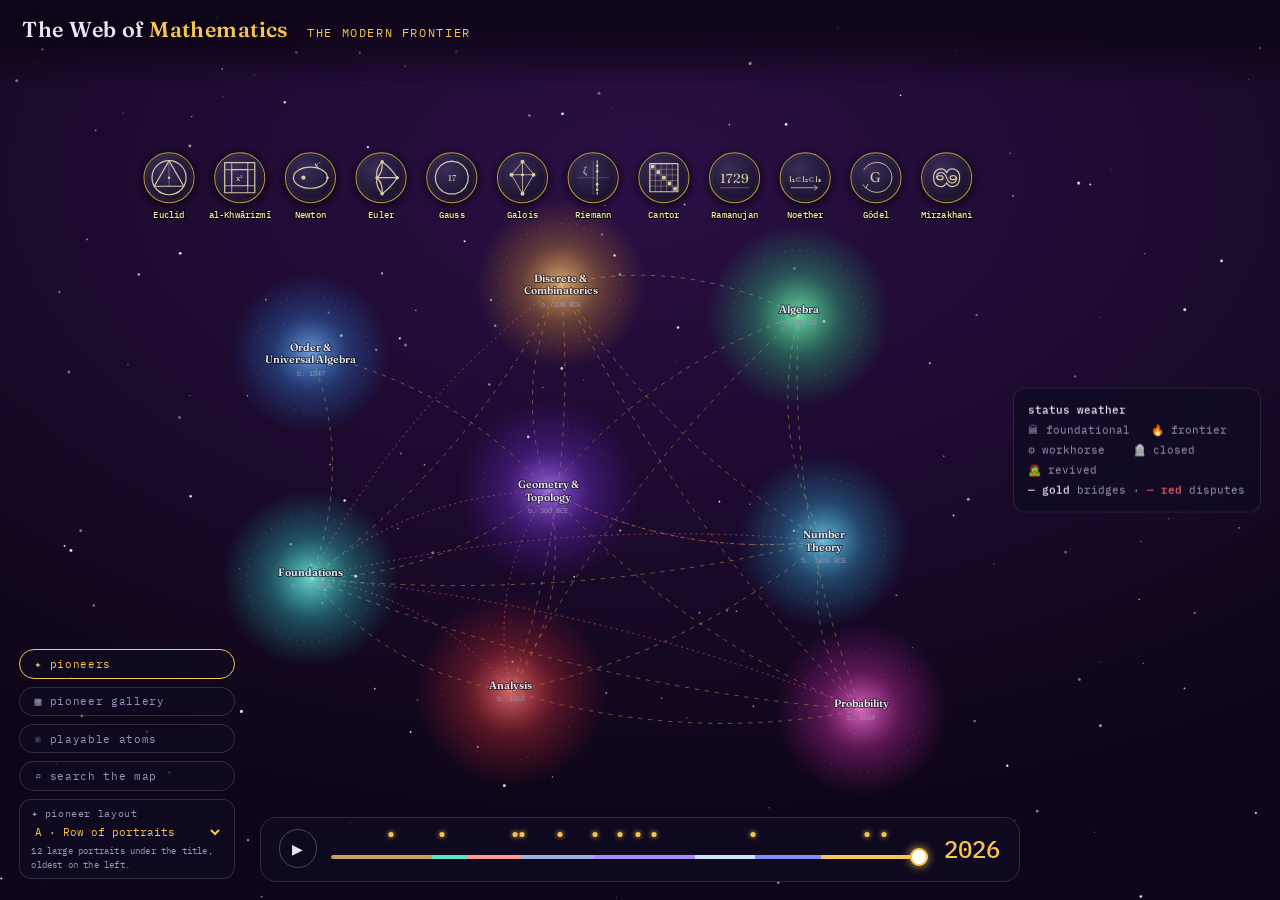
==== index.html @ c2fdff56 "Mathematics in the world: nine playable atoms - Pythagorean comma and equal temperament: spiral of f" ====
<!DOCTYPE html>
<html lang="en">
<head>
<meta charset="UTF-8">
<meta name="viewport" content="width=device-width, initial-scale=1.0">
<title>The Web of Mathematics — Babylon to the Frontier</title>
<meta name="description" content="An interactive deep-space map of mathematics: 8 domains, their fields and topics, the bridges between them, the people who built them, and playable atoms — from Babylonian tablets to the proofs of today.">
<link rel="preconnect" href="https://fonts.googleapis.com">
<link rel="preconnect" href="https://fonts.gstatic.com" crossorigin>
<link href="https://fonts.googleapis.com/css2?family=Fraunces:opsz,wght@9..144,400;9..144,600&family=Spectral:ital,wght@0,400;0,600;1,400&family=IBM+Plex+Mono:wght@400;500&display=swap" rel="stylesheet">
<link rel="stylesheet" href="style.css">
</head>
<body>

<canvas id="stars"></canvas>
<div id="frost"></div>

<header>
  <h1>The Web of <em>Mathematics</em></h1>
  <span id="era-label"></span>
  <button id="back-btn">← back to the cosmos</button>
</header>

<div id="legend">
  <b>status weather</b><br>
  🏛 foundational &nbsp; 🔥 frontier<br>
  ⚙️ workhorse &nbsp;&nbsp; 🪦 closed<br>
  🧟 revived<br>
  <b>— gold</b> bridges · <b style="color:#ff5d6c">— red</b> disputes
</div>

<div id="sky">
  <svg id="map" viewBox="0 0 1600 1000" preserveAspectRatio="xMidYMid meet"
       aria-label="Interactive map of mathematics"></svg>
</div>

<aside id="panel" aria-live="polite">
  <button id="panel-close" aria-label="Close panel">✕</button>
  <div id="panel-body"></div>
</aside>

<div id="toggles">
  <button id="toggle-people">✦ pioneers</button>
  <button id="toggle-atoms">⚛ playable atoms</button>
  <button id="toggle-search">⌕ search the map</button>
</div>

<div id="atoms" hidden>
  <div id="atoms-box">
    <button id="atoms-close" aria-label="Close atoms">✕</button>
    <nav class="atom-tabs"></nav>
    <div id="atoms-box-footer">
      <button id="atoms-close-text">✕ Close</button>
    </div>
  </div>
</div>

<div id="timebar">
  <button id="play-btn" aria-label="Play through history">▶</button>
  <div class="slider-wrap">
    <div class="tl-stars"></div>
    <input type="range" id="year-slider" min="0" max="1000" value="1000" step="1"
           aria-label="Time scrubber, 1800 BCE to 2026">
  </div>
  <div id="year-readout">2026</div>
</div>

<script src="data.js"></script>
<script src="topics-data.js"></script>
<script src="pioneers-data.js"></script>
<script src="portraits/credits.js"></script>
<script src="app.js"></script>
<script src="crack.js"></script>
<script src="emblems.js"></script>
<script src="pioneers.js"></script>
<script src="atoms.js"></script>
<script src="atoms-foundations.js"></script>
<script src="atoms-algebra.js"></script>
<script src="atoms-analysis.js"></script>
<script src="atoms-number.js"></script>
<script src="atoms-discrete.js"></script>
<script src="atoms-probability.js"></script>
<script src="knot-engine.js"></script>
<script src="atoms-knots.js"></script>
<script src="atoms-puzzles.js"></script>
<script src="atoms-geometry.js"></script>
<script src="atoms-calculus.js"></script>
<script src="atoms-topology.js"></script>
<script src="atoms-chance.js"></script>
<script src="atoms-numplay.js"></script>
<script src="atoms-games.js"></script>
<script src="atoms-world.js"></script>
<script src="guide-kit.js"></script>
<script src="guides/foundations.js"></script>
<script src="guides/algebra.js"></script>
<script src="guides/analysis.js"></script>
<script src="guides/geometry.js"></script>
<script src="guides/number.js"></script>
<script src="guides/discrete.js"></script>
<script src="guides/probability.js"></script>
<script src="guides/order.js"></script>
<script src="extras.js"></script>
<script src="search.js"></script>
</body>
</html>
---- style.css ----
/* THE WEB OF MATHEMATICS — era-tinted cosmos (same sky as the Web of Computation) */

:root {
  --sky1: #0e0618;
  --sky2: #2a0f45;
  --tint: #f5c451;
  --gold: #f5c451;
  --ink: #e8e4f4;
  --dim: #9a93b8;
  --glass: rgba(16, 12, 34, 0.72);
  --edge: rgba(245, 196, 81, 0.55);
}

* { margin: 0; padding: 0; box-sizing: border-box; }

html, body { height: 100%; overflow: hidden; }

body {
  font-family: "Spectral", Georgia, serif;
  background: radial-gradient(120% 100% at 50% 20%, var(--sky2), var(--sky1) 70%);
  color: var(--ink);
  transition: background 1.2s ease;
}

#stars { position: fixed; inset: 0; z-index: 0; pointer-events: none; }

#frost {
  position: fixed; inset: 0; z-index: 1; pointer-events: none;
  opacity: 0; transition: opacity 1.4s ease;
  background:
    radial-gradient(120% 90% at 50% 110%, rgba(207,227,255,0.16), transparent 55%),
    radial-gradient(90% 60% at -5% -5%, rgba(207,227,255,0.22), transparent 45%),
    radial-gradient(90% 60% at 105% -5%, rgba(207,227,255,0.22), transparent 45%);
  backdrop-filter: saturate(0.55) brightness(0.92);
  -webkit-backdrop-filter: saturate(0.55) brightness(0.92);
}
body.winter #frost { opacity: 1; }

/* ---------- header ---------- */
header {
  position: fixed; top: 0; left: 0; right: 0; z-index: 20;
  display: flex; align-items: baseline; gap: 1.2rem;
  padding: 1rem 1.4rem;
  pointer-events: none;
}
header::before {
  /* a soft band so the title stays readable over the sky */
  content: ""; position: absolute; inset: 0 0 -1.6rem 0; z-index: -1; pointer-events: none;
  background: linear-gradient(180deg, var(--sky1) 0%, rgba(14,6,24,.75) 55%, rgba(14,6,24,0) 100%);
}
header h1 {
  font-family: "Fraunces", Georgia, serif;
  font-weight: 600; font-size: 1.35rem; letter-spacing: 0.02em;
  color: var(--ink);
  text-shadow: 0 1px 8px rgba(0,0,0,.8);
}
header h1 em { color: var(--tint); font-style: normal; transition: color 1.2s ease; }
#era-label {
  font-family: "IBM Plex Mono", monospace; font-size: 0.72rem;
  color: var(--tint); letter-spacing: 0.14em; text-transform: uppercase;
  transition: color 1.2s ease;
}
#back-btn {
  pointer-events: auto;
  display: none; margin-left: auto;
  font-family: "IBM Plex Mono", monospace; font-size: 0.75rem;
  color: var(--ink); background: var(--glass); border: 1px solid rgba(255,255,255,0.16);
  border-radius: 999px; padding: 0.45rem 1rem; cursor: pointer;
}
#back-btn:hover, #back-btn:focus-visible { border-color: var(--gold); color: var(--gold); }
body.zoomed #back-btn { display: block; }
/* keep the back button clear of the open side panel */
body:has(#panel.open) #back-btn { margin-right: calc(min(420px, 92vw) - 0.4rem); }
@media (max-width: 700px) { body:has(#panel.open) #back-btn { display: none; } }

/* ---------- the sky (SVG) ---------- */
#sky { position: fixed; inset: 0; z-index: 2; }
#sky svg { width: 100%; height: 100%; }

.bridge {
  fill: none; stroke: var(--edge); stroke-width: 1.4;
  stroke-dasharray: 7 9; animation: flow 2.6s linear infinite;
  opacity: 0.85; cursor: pointer;
}
.bridge.unborn { opacity: 0.06; animation: none; }
.controversy {
  fill: none; stroke: #ff5d6c; stroke-width: 1.3;
  stroke-dasharray: 3 6; opacity: 0.75; cursor: pointer;
  animation: flow 1.2s linear infinite;
}
.controversy.unborn { opacity: 0.05; animation: none; }
@keyframes flow { to { stroke-dashoffset: -32; } }

.bridge-hit { stroke: transparent; stroke-width: 14; fill: none; cursor: pointer; }

.shell { fill: none; stroke: #d98bff; stroke-width: 1; opacity: 0.35; }
.shell-label {
  font-family: "IBM Plex Mono", monospace; font-size: 11px;
  fill: #d98bff; opacity: 0.6; letter-spacing: 0.18em;
}

/* domain nebulae */
.domain { cursor: pointer; }
.domain .neb { transition: opacity 0.9s ease; }
.domain .ring {
  fill: none; stroke-width: 0.8; opacity: 0.5;
  transform-origin: center; transform-box: fill-box;
  animation: spin 60s linear infinite;
}
.domain text {
  font-family: "Fraunces", Georgia, serif; font-size: 17px; font-weight: 600;
  fill: var(--ink); text-anchor: middle; paint-order: stroke;
  stroke: rgba(0,0,0,0.55); stroke-width: 3px;
}
.domain .yr {
  font-family: "IBM Plex Mono", monospace; font-size: 10.5px; font-weight: 400;
  fill: var(--dim); stroke: none;
}
.domain.unborn { opacity: 0.13; }
.domain.unborn .ring { animation: none; }
.domain.linked .neb { filter: brightness(1.9); }
@keyframes spin { to { transform: rotate(360deg); } }

/* field orbs */
.field { cursor: pointer; opacity: 0; pointer-events: none; transition: opacity 0.5s ease; }
body.zoomed .field.active { opacity: 1; pointer-events: auto; }
.field circle.core { stroke-width: 1.4; }
.field text {
  font-family: "IBM Plex Mono", monospace; font-size: 10.5px;
  fill: var(--ink); text-anchor: middle;
  paint-order: stroke; stroke: rgba(0,0,0,0.6); stroke-width: 2.5px;
}
.field.unborn { opacity: 0.12 !important; pointer-events: none !important; }

/* status weather */
.s-found circle.core { fill: #dfe9ff; stroke: #ffffff; filter: drop-shadow(0 0 7px rgba(200,220,255,0.9)); }
.s-work  circle.core { fill: #3fd0c9; stroke: #8ef2ec; filter: drop-shadow(0 0 5px rgba(63,208,201,0.7)); }
.s-fire  circle.core { fill: #ff7847; stroke: #ffc09a; animation: ember 1.6s ease-in-out infinite; }
.s-obs   circle.core { fill: #3a3a4a; stroke: #6b6b80; stroke-dasharray: 3 3; }
.s-rev   circle.core { fill: #57e08a; stroke: #b6ffd2; animation: zombie 2.4s ease-in-out infinite; }
@keyframes ember {
  0%,100% { filter: drop-shadow(0 0 5px rgba(255,120,71,0.9)); }
  50%     { filter: drop-shadow(0 0 13px rgba(255,160,90,1)); }
}
@keyframes zombie {
  0%,100% { filter: drop-shadow(0 0 3px rgba(87,224,138,0.5)); }
  50%     { filter: drop-shadow(0 0 11px rgba(87,224,138,1)); }
}

/* pioneer stars */
.pioneer { cursor: pointer; opacity: 0; pointer-events: none; transition: opacity 0.5s; }
body.people .pioneer { opacity: 1; pointer-events: auto; }
.pioneer.unborn { opacity: 0.1 !important; pointer-events: none !important; }
/* portrait styles live in pioneers.js */

/* ---------- glass panel ---------- */
#panel {
  position: fixed; top: 0; right: 0; bottom: 0; z-index: 30;
  width: min(420px, 92vw);
  background: var(--glass);
  backdrop-filter: blur(18px) saturate(1.3);
  -webkit-backdrop-filter: blur(18px) saturate(1.3);
  border-left: 1px solid rgba(255,255,255,0.12);
  transform: translateX(105%); transition: transform 0.45s cubic-bezier(.2,.9,.25,1);
  padding: 4.4rem 1.6rem 7rem; overflow-y: auto;
}
#panel.open { transform: translateX(0); }
#panel h2 { font-family: "Fraunces", Georgia, serif; font-size: 1.5rem; font-weight: 600; margin-bottom: 0.2rem; }
#panel .meta {
  font-family: "IBM Plex Mono", monospace; font-size: 0.72rem; color: var(--gold);
  letter-spacing: 0.1em; margin-bottom: 1rem;
}
#panel p.blurb { font-size: 0.95rem; line-height: 1.6; color: var(--ink); margin-bottom: 1.4rem; }
#panel .fate { border-left: 2px solid var(--gold); padding-left: 0.8rem; color: var(--dim); font-style: italic; font-size: 0.9rem; line-height: 1.55; }
.topic { padding: 0.75rem 0; border-top: 1px solid rgba(255,255,255,0.09); }
.topic h3 { font-size: 1rem; font-weight: 600; font-family: "Spectral", serif; }
.topic .tmeta { font-family: "IBM Plex Mono", monospace; font-size: 0.68rem; color: var(--dim); margin: 0.15rem 0 0.3rem; }
.topic p { font-size: 0.86rem; line-height: 1.5; color: var(--dim); }
.topic.unborn { opacity: 0.25; }
#panel-close {
  position: absolute; top: 1rem; right: 1rem;
  background: none; border: 1px solid rgba(255,255,255,0.2); color: var(--ink);
  width: 2rem; height: 2rem; border-radius: 50%; cursor: pointer; font-size: 1rem;
}
#panel-close:hover, #panel-close:focus-visible { border-color: var(--gold); color: var(--gold); }

/* ---------- the scrubber (signature element) ---------- */
#timebar {
  position: fixed; left: 50%; bottom: 1.1rem; transform: translateX(-50%);
  z-index: 25; width: min(760px, 94vw);
  background: var(--glass);
  backdrop-filter: blur(14px);
  -webkit-backdrop-filter: blur(14px);
  border: 1px solid rgba(255,255,255,0.13);
  border-radius: 16px; padding: 0.7rem 1.1rem 0.85rem;
  display: grid; grid-template-columns: auto 1fr auto; gap: 0.9rem; align-items: center;
}
#year-readout {
  font-family: "IBM Plex Mono", monospace; font-size: 1.5rem; font-weight: 500;
  color: var(--tint); min-width: 4.2ch; text-align: center; white-space: nowrap; transition: color 1.2s ease;
}
#play-btn {
  background: none; border: 1px solid rgba(255,255,255,0.25); color: var(--ink);
  width: 2.4rem; height: 2.4rem; border-radius: 50%; cursor: pointer; font-size: 0.9rem;
}
#play-btn:hover, #play-btn:focus-visible { border-color: var(--gold); color: var(--gold); }
.slider-wrap { position: relative; padding-top: 10px; }
#year-slider { width: 100%; appearance: none; -webkit-appearance: none; height: 4px; border-radius: 2px;
  background: linear-gradient(90deg,#c9a15a 0 10%,#5dff9e 10% 18%,#9fb4d8 18% 44%,#cfe3ff 44% 48%,#a78bfa 48% 52%,#cfe3ff 52% 56%,#818cf8 56% 76%,#f5c451 76% 100%);
  outline: none; cursor: pointer;
}
#year-slider::-webkit-slider-thumb {
  appearance: none; width: 18px; height: 18px; border-radius: 50%;
  background: #fff; border: 2px solid var(--gold);
  box-shadow: 0 0 10px rgba(245,196,81,0.9); cursor: grab;
}
#year-slider::-moz-range-thumb {
  width: 18px; height: 18px; border-radius: 50%;
  background: #fff; border: 2px solid var(--gold);
  box-shadow: 0 0 10px rgba(245,196,81,0.9); cursor: grab;
}
.tl-stars { position: absolute; top: 0; left: 0; right: 0; height: 8px; pointer-events: none; }
.tl-stars span {
  position: absolute; top: 0; width: 5px; height: 5px; border-radius: 50%;
  background: var(--gold); box-shadow: 0 0 5px var(--gold); transform: translateX(-50%);
}

/* ---------- toggles ---------- */
#toggles { position: fixed; left: 1.2rem; bottom: 1.3rem; z-index: 25; display: flex; flex-direction: column; gap: 0.5rem; }
#toggles button {
  font-family: "IBM Plex Mono", monospace; font-size: 0.7rem; letter-spacing: 0.06em;
  color: var(--dim); background: var(--glass); border: 1px solid rgba(255,255,255,0.14);
  border-radius: 999px; padding: 0.42rem 0.9rem; cursor: pointer; text-align: left;
}
#toggles button.on { color: var(--gold); border-color: var(--gold); }
#toggles button:focus-visible { outline: 2px solid var(--gold); }

/* legend */
#legend {
  position: fixed; right: 1.2rem; top: 50%; transform: translateY(-50%); z-index: 15;
  transition: opacity .35s ease, transform .35s ease;
  font-family: "IBM Plex Mono", monospace; font-size: 0.66rem; color: var(--dim);
  background: var(--glass); border: 1px solid rgba(255,255,255,0.1);
  border-radius: 12px; padding: 0.7rem 0.9rem; line-height: 1.9;
  backdrop-filter: blur(10px); -webkit-backdrop-filter: blur(10px);
}
#legend b { color: var(--ink); font-weight: 500; }

@media (max-width: 700px) {
  #legend { display: none; }
  header h1 { font-size: 1rem; }
  #era-label { display: none; }
  #panel { width: 100vw; }
}

@media (prefers-reduced-motion: reduce) {
  .bridge, .controversy, .domain .ring, .s-fire circle.core, .s-rev circle.core { animation: none !important; }
  #panel { transition: none; }
}

/* ---------- Part 3: playable atoms ---------- */
#atoms {
  position: fixed; inset: 0; z-index: 40;
  background: rgba(4,4,12,0.66); backdrop-filter: blur(6px);
  -webkit-backdrop-filter: blur(6px);
  display: flex; align-items: center; justify-content: center;
}
#atoms[hidden] { display: none; }
#atoms-box {
  position: relative; width: min(680px, 94vw); max-height: 90vh; overflow-y: auto;
  background: var(--glass); border: 1px solid rgba(255,255,255,0.15);
  border-radius: 18px; padding: 1.2rem 1.4rem 1.4rem;
  backdrop-filter: blur(20px) saturate(1.3); -webkit-backdrop-filter: blur(20px) saturate(1.3);
}
#atoms-close {
  position: absolute; top: 0.6rem; right: 0.6rem;
  background: rgba(255,255,255,0.08); border: 1px solid rgba(255,255,255,0.3); color: var(--ink);
  width: 2.75rem; height: 2.75rem; min-width: 44px; min-height: 44px;
  border-radius: 50%; cursor: pointer; font-size: 1.1rem; z-index: 5;
}
#atoms-close:hover, #atoms-close:focus-visible { border-color: var(--gold); color: var(--gold); background: rgba(245,196,81,0.15); }
#atoms-box-footer {
  display: flex; justify-content: center; margin-top: 1.2rem; padding-top: 1rem;
  border-top: 1px solid rgba(255,255,255,0.1);
}
#atoms-close-text {
  font-family: "IBM Plex Mono", monospace; font-size: 0.85rem;
  color: var(--ink); background: rgba(255,255,255,0.08); border: 1px solid rgba(255,255,255,0.3);
  border-radius: 999px; padding: 0.6rem 2rem; cursor: pointer;
}
#atoms-close-text:hover, #atoms-close-text:focus-visible { border-color: var(--gold); color: var(--gold); }
.atom-tabs { display: flex; flex-wrap: wrap; gap: 0.4rem; margin: 0 2.2rem 1rem 0; }
.atom-tab {
  font-family: "IBM Plex Mono", monospace; font-size: 0.68rem;
  color: var(--dim); background: none; border: 1px solid rgba(255,255,255,0.16);
  border-radius: 999px; padding: 0.35rem 0.75rem; cursor: pointer;
}
.atom-tab.on { color: var(--gold); border-color: var(--gold); }
.atom-pane h3 { font-family: "Fraunces", serif; font-size: 1.1rem; margin-bottom: 0.3rem; }
.ahint { font-size: 0.85rem; color: var(--dim); margin-bottom: 0.9rem; line-height: 1.5; }
.astatus { font-size: 0.85rem; line-height: 1.55; margin: 0.6rem 0; color: var(--ink); }
.astatus.mono { font-family: "IBM Plex Mono", monospace; font-size: 0.72rem; color: var(--dim); word-break: break-all; }
.abar { display: flex; align-items: center; gap: 0.6rem; flex-wrap: wrap; margin-top: 0.6rem; }
.abtn, .key {
  font-family: "IBM Plex Mono", monospace; font-size: 0.75rem;
  color: var(--ink); background: rgba(255,255,255,0.06);
  border: 1px solid rgba(255,255,255,0.2); border-radius: 8px;
  padding: 0.4rem 0.8rem; cursor: pointer;
}
.abtn:hover, .key:hover, .abtn:focus-visible, .key:focus-visible { border-color: var(--gold); color: var(--gold); }
.achk { font-family: "IBM Plex Mono", monospace; font-size: 0.72rem; color: var(--dim);
  display: flex; align-items: center; gap: 0.45rem; }
.tape { display: flex; gap: 4px; margin: 0.8rem 0; flex-wrap: wrap; }
.cell {
  width: 38px; height: 44px; border: 1px solid rgba(255,255,255,0.25); border-radius: 6px;
  display: grid; place-items: center;
  font-family: "IBM Plex Mono", monospace; font-size: 1.15rem;
}
.cell.head { border-color: var(--gold); box-shadow: 0 0 12px rgba(245,196,81,0.7); color: var(--gold); }
.keys { display: flex; flex-wrap: wrap; gap: 5px; margin: 0.5rem 0 0.8rem; }
.key { width: 2.1rem; text-align: center; padding: 0.4rem 0; }
.key.tok { width: auto; padding: 0.45rem 0.9rem; }
.key.tok.on { color: var(--gold); border-color: var(--gold); }
canvas#pc-canvas, canvas#mb-canvas, canvas#at-canvas {
  width: 100%; max-width: 520px; border: 1px solid rgba(255,255,255,0.12);
  border-radius: 10px; background: rgba(0,0,0,0.25);
}
.atom-launch {
  display: block; width: 100%; margin: 0 0 1rem;
  font-family: "IBM Plex Mono", monospace; font-size: 0.78rem;
  color: #0e0618; background: var(--gold); border: none; border-radius: 10px;
  padding: 0.6rem; cursor: pointer; font-weight: 500;
}
.atom-launch:hover { filter: brightness(1.12); }

/* ============================================================
   THE WEB OF MATHEMATICS — additions in the same visual language
   ============================================================ */

/* number shells: the labels open the story of each number system */
.shell-hit { fill: none; stroke: transparent; stroke-width: 14; cursor: pointer; pointer-events: stroke; }
.shell-label { cursor: pointer; }
.shell-label:hover, .shell-g:hover .shell-label { opacity: 1; fill: #f0c6ff; }
.shell-g:hover .shell { opacity: 0.7; }

/* field panel: landmark theorems, the canonical book, and the links */
#panel .mw-sec { margin: 0 0 1.2rem; }
#panel .mw-sec h4 {
  font-family: "IBM Plex Mono", monospace; font-size: .68rem; font-weight: 500; letter-spacing: .14em;
  text-transform: uppercase; color: var(--gold); margin: 0 0 .55rem;
}
#panel .mw-thm { list-style: none; padding: 0; margin: 0; display: grid; gap: .35rem; }
#panel .mw-thm li { position: relative; padding-left: 1.1rem; font-size: .9rem; line-height: 1.45; color: var(--ink); }
#panel .mw-thm li::before { content: "∎"; position: absolute; left: 0; top: .05rem; color: var(--gold); font-size: .75rem; }
#panel .mw-book { font-size: .9rem; line-height: 1.5; font-style: italic; color: var(--ink);
  border-left: 2px solid var(--gold); padding-left: .8rem; }
#panel .mw-schuller { font-family: "IBM Plex Mono", monospace; font-size: .7rem; line-height: 1.55; color: #cfc9e4;
  background: rgba(127,227,214,.06); border: 1px solid rgba(127,227,214,.28); border-radius: 10px; padding: .5rem .7rem; margin-top: .6rem; }
#panel .mw-schuller b { color: #7fe3d6; font-weight: 500; }
#panel .mw-links { display: grid; gap: .45rem; }
#panel .mw-link { border: 1px solid rgba(255,255,255,.1); border-radius: 12px; background: rgba(255,255,255,.025); overflow: hidden; }
#panel .mw-link.sig { border-color: rgba(245,196,81,.38); background: rgba(245,196,81,.045); }
#panel .mw-link summary { list-style: none; cursor: pointer; padding: .6rem 1.8rem .6rem .75rem; position: relative; }
#panel .mw-link summary::-webkit-details-marker { display: none; }
#panel .mw-link summary::after { content: "+"; position: absolute; right: .7rem; top: .55rem; color: var(--gold); font: 500 1rem "IBM Plex Mono", monospace; }
#panel .mw-link[open] summary::after { content: "−"; }
#panel .mw-link .via { display: block; font-family: "Spectral", Georgia, serif; font-weight: 600; font-size: .94rem; color: var(--ink); }
#panel .mw-link .via i { font-style: normal; color: var(--gold); margin-right: .25rem; }
#panel .mw-link .ends { display: block; font: .64rem "IBM Plex Mono", monospace; color: var(--dim); margin-top: .2rem; }
#panel .mw-link .ends b { color: #cfc9e4; font-weight: 500; }
#panel .mw-link .who { display: block; font: .64rem "IBM Plex Mono", monospace; color: var(--gold); margin-top: .15rem; }
#panel .mw-link-body { padding: 0 .75rem .7rem; }
#panel .mw-link-body p { font-size: .84rem; line-height: 1.6; color: #ddd7ef; margin: 0 0 .45rem; }
#panel .mw-link-body .note { font: .68rem/1.55 "IBM Plex Mono", monospace; color: #9fe8c0; background: rgba(0,0,0,.25);
  border-left: 2px solid var(--gold); padding: .45rem .6rem; margin: .3rem 0 .5rem; }
#panel .mw-go { font: 500 .62rem "IBM Plex Mono", monospace; color: var(--gold); background: none; border: 1px solid rgba(245,196,81,.45);
  border-radius: 999px; padding: .25rem .6rem; cursor: pointer; margin: .1rem .3rem 0 0; }
#panel .mw-go:hover, #panel .mw-go:focus-visible { background: rgba(245,196,81,.12); outline: none; }
#panel .mw-link.unborn { opacity: .35; }
#panel .mw-fieldchips { display: flex; flex-wrap: wrap; gap: .4rem; }
#panel .mw-fieldchip { font-family: "IBM Plex Mono", monospace; font-size: .7rem; color: var(--ink); cursor: pointer;
  background: hsl(var(--h) 60% 50% / .12); border: 1px solid hsl(var(--h) 70% 65% / .55); border-radius: 999px; padding: .3rem .7rem; }
#panel .mw-fieldchip::before { content: "◉ "; color: hsl(var(--h) 80% 70%); }
#panel .mw-fieldchip:hover, #panel .mw-fieldchip:focus-visible { background: hsl(var(--h) 60% 50% / .28); outline: none; }
#panel .mw-fieldchip.unborn { opacity: .4; }

/* the number-shell panel */
#panel .mw-eq { display: block; font: 500 1.05rem "IBM Plex Mono", monospace; color: #9fe8c0; background: rgba(0,0,0,.25);
  border-left: 2px solid #d98bff; padding: .6rem .8rem; margin: 0 0 1rem; }
#panel .mw-ladder { display: flex; gap: .35rem; align-items: center; flex-wrap: wrap; margin: .4rem 0 1rem;
  font: 500 1rem "IBM Plex Mono", monospace; color: var(--dim); }
#panel .mw-ladder button { font: inherit; color: var(--ink); background: rgba(217,139,255,.08); border: 1px solid rgba(217,139,255,.4);
  border-radius: 8px; padding: .2rem .55rem; cursor: pointer; }
#panel .mw-ladder button.on { color: #1a0f22; background: #d98bff; }

@media (max-width: 700px) {
  #toggles { gap: .35rem; }
}

/* fields not yet born stay hidden until you zoom into their domain */
body:not(.zoomed) .field.unborn, .field.unborn:not(.active) { opacity: 0 !important; }

/* ---------- tidy screen: nothing overlaps ---------- */
/* no focus box after a mouse click on the map; keyboard focus gets a soft gold glow instead */
#map g:focus, #map g:focus-visible { outline: none; }
#map g:focus-visible circle { filter: drop-shadow(0 0 6px var(--gold)); }
/* the legend is only for the overview */
body.zoomed #legend, body.topic-focus #legend, body:has(#panel.open) #legend { opacity: 0; pointer-events: none; transform: translate(30px, -50%); }
/* the time scrubber tucks away like a dock once you dive in; bring the mouse to the bottom edge to reveal it */
#timebar { transition: transform .45s cubic-bezier(.2,.7,.2,1), opacity .35s ease; }
body.zoomed #timebar, body.topic-focus #timebar { transform: translate(-50%, calc(100% + 2rem)); opacity: 0; }
body.zoomed.tb-peek #timebar, body.topic-focus.tb-peek #timebar { transform: translate(-50%, 0); opacity: 1; }
#tb-hot { position: fixed; left: 0; right: 0; bottom: 0; height: 18px; z-index: 24; display: none; }
body.zoomed #tb-hot, body.topic-focus #tb-hot { display: block; }
/* the controls column steps aside too while you read a domain */
#toggles { transition: opacity .35s ease, transform .35s ease; }
body.zoomed #toggles, body.topic-focus #toggles { opacity: 0; transform: translateX(-30px); pointer-events: none; }
/* smooth open/close for the playable atoms */
#atoms:not([hidden]) { animation: wom-fade .28s ease both; }
#atoms:not([hidden]) #atoms-box { animation: wom-rise .34s cubic-bezier(.2,.7,.2,1) both; }
.atom-pane:not([hidden]) { animation: wom-fade .25s ease both; }
@keyframes wom-fade { from { opacity: 0; } to { opacity: 1; } }
@keyframes wom-rise { from { opacity: 0; transform: translateY(18px) scale(.985); } to { opacity: 1; transform: none; } }
@media (prefers-reduced-motion: reduce) { #atoms, #atoms-box, .atom-pane { animation: none !important; } }
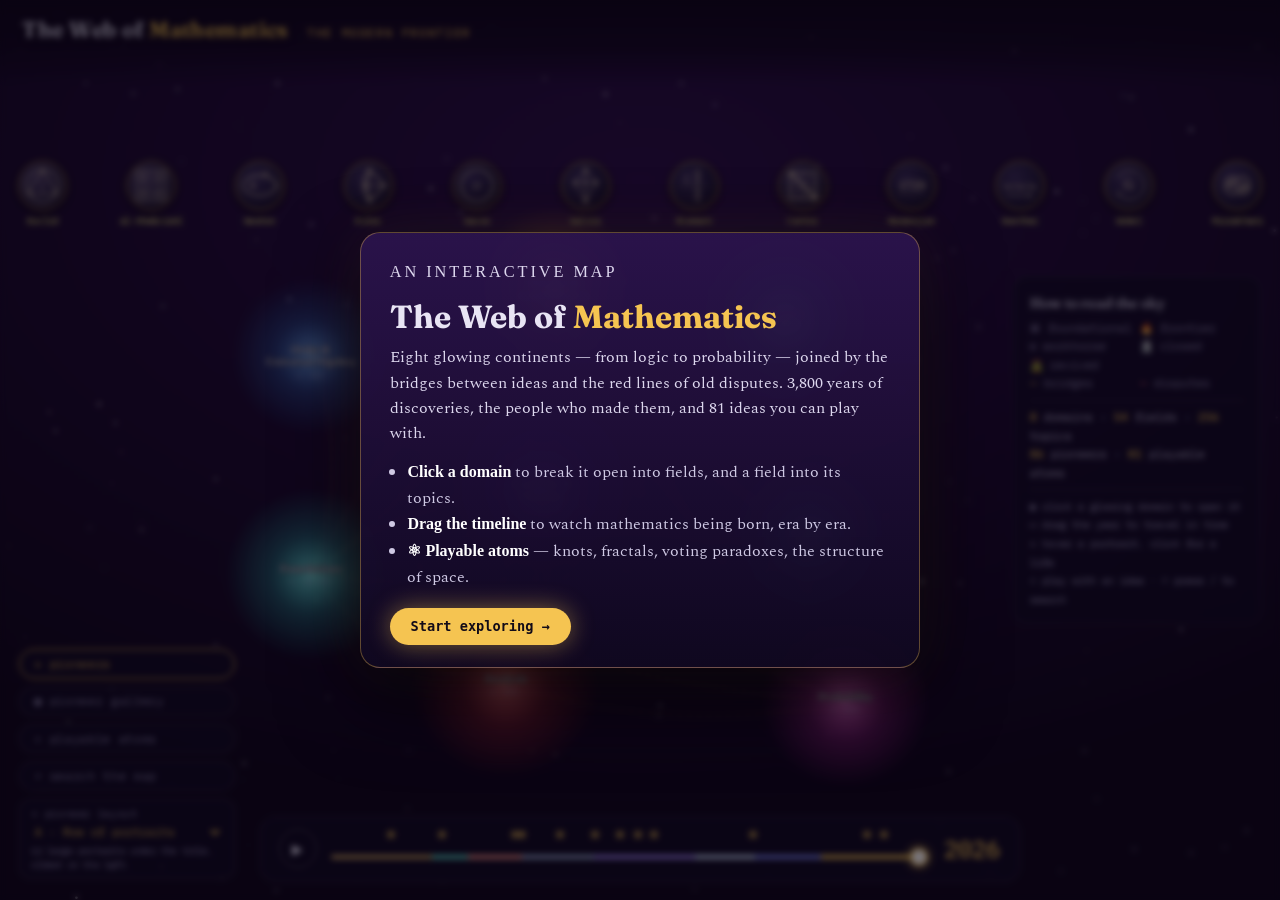
==== commit d6f68c3d: "Home screen polish and a Banach-Tarski atom - pioneer portraits (row and constellation) now span the" ====
--- a/index.html
+++ b/index.html
@@ -22,11 +22,24 @@
 </header>
 
 <div id="legend">
-  <b>status weather</b><br>
-  🏛 foundational &nbsp; 🔥 frontier<br>
-  ⚙️ workhorse &nbsp;&nbsp; 🪦 closed<br>
-  🧟 revived<br>
-  <b>— gold</b> bridges · <b style="color:#ff5d6c">— red</b> disputes
+  <b class="lg-h">How to read the sky</b>
+  <div class="lg-row"><span>🏛 foundational</span><span>🔥 frontier</span></div>
+  <div class="lg-row"><span>⚙️ workhorse</span><span>🪦 closed</span></div>
+  <div class="lg-row"><span>🧟 revived</span><span></span></div>
+  <div class="lg-row"><span><b style="color:#f5c451">—</b> bridges</span><span><b style="color:#ff5d6c">—</b> disputes</span></div>
+  <div class="lg-sep"></div>
+  <div class="lg-stats"><b>8</b> domains · <b>54</b> fields · <b>256</b> topics<br><b>86</b> pioneers · <b>81</b> playable atoms</div>
+  <div class="lg-sep"></div>
+  <div class="lg-tips">◉ click a glowing domain to open it<br>⟷ drag the year to travel in time<br>✦ hover a portrait, click for a life<br>⚛ play with an idea · ⌕ press / to search</div>
+</div>
+<div id="welcome" hidden>
+  <div class="wc-card" role="dialog" aria-labelledby="wc-t">
+    <p class="wc-k">An interactive map</p>
+    <h2 id="wc-t">The Web of <em>Mathematics</em></h2>
+    <p>Eight glowing continents — from logic to probability — joined by the bridges between ideas and the red lines of old disputes. 3,800 years of discoveries, the people who made them, and 81 ideas you can play with.</p>
+    <ul><li><b>Click a domain</b> to break it open into fields, and a field into its topics.</li><li><b>Drag the timeline</b> to watch mathematics being born, era by era.</li><li><b>⚛ Playable atoms</b> — knots, fractals, voting paradoxes, the structure of space.</li></ul>
+    <button id="wc-go">Start exploring →</button>
+  </div>
 </div>
 
 <div id="sky">
@@ -90,6 +103,7 @@
 <script src="atoms-numplay.js"></script>
 <script src="atoms-games.js"></script>
 <script src="atoms-world.js"></script>
+<script src="atoms-paradox.js"></script>
 <script src="guide-kit.js"></script>
 <script src="guides/foundations.js"></script>
 <script src="guides/algebra.js"></script>
--- a/style.css
+++ b/style.css
@@ -241,7 +241,7 @@
   transition: opacity .35s ease, transform .35s ease;
   font-family: "IBM Plex Mono", monospace; font-size: 0.66rem; color: var(--dim);
   background: var(--glass); border: 1px solid rgba(255,255,255,0.1);
-  border-radius: 12px; padding: 0.7rem 0.9rem; line-height: 1.9;
+  border-radius: 14px; padding: 0.85rem 1rem; line-height: 1.75; width: 15.5rem;
   backdrop-filter: blur(10px); -webkit-backdrop-filter: blur(10px);
 }
 #legend b { color: var(--ink); font-weight: 500; }
@@ -422,3 +422,28 @@
 @keyframes wom-fade { from { opacity: 0; } to { opacity: 1; } }
 @keyframes wom-rise { from { opacity: 0; transform: translateY(18px) scale(.985); } to { opacity: 1; transform: none; } }
 @media (prefers-reduced-motion: reduce) { #atoms, #atoms-box, .atom-pane { animation: none !important; } }
+
+/* ---------- guide card, welcome and entrance ---------- */
+#legend .lg-h { display: block; font-family: "Fraunces", Georgia, serif; font-size: .9rem; color: var(--ink); margin-bottom: .2rem; }
+#legend .lg-row { display: grid; grid-template-columns: 1fr 1fr; gap: .4rem; }
+#legend .lg-sep { height: 1px; background: rgba(255,255,255,.1); margin: .45rem 0; }
+#legend .lg-stats { color: #cfc9e4; } #legend .lg-stats b { color: var(--gold); }
+#legend .lg-tips { color: #b3acd0; font-size: .63rem; line-height: 1.85; }
+#welcome { position: fixed; inset: 0; z-index: 60; display: grid; place-items: center; background: rgba(8,3,16,.55); backdrop-filter: blur(3px); -webkit-backdrop-filter: blur(3px); animation: wom-fade .5s ease both; }
+#welcome[hidden] { display: none; }
+#welcome.out { animation: wom-out .45s ease both; }
+@keyframes wom-out { to { opacity: 0; } }
+.wc-card { width: min(560px, 92vw); background: linear-gradient(180deg, rgba(44,20,78,.92), rgba(16,8,32,.94)); border: 1px solid rgba(245,196,81,.35); border-radius: 20px; padding: 1.6rem 1.8rem 1.4rem; box-shadow: 0 30px 80px rgba(0,0,0,.6), 0 0 60px rgba(245,196,81,.08); animation: wom-rise .6s cubic-bezier(.2,.7,.2,1) both; }
+.wc-k { font: 500 .66rem "IBM Plex Mono", monospace; letter-spacing: .18em; text-transform: uppercase; color: var(--gold); margin: 0; }
+.wc-card h2 { font-family: "Fraunces", Georgia, serif; font-size: 2rem; margin: .2rem 0 .6rem; color: var(--ink); }
+.wc-card h2 em { font-style: normal; color: var(--gold); }
+.wc-card p { font-family: "Spectral", Georgia, serif; font-size: 1.02rem; line-height: 1.55; color: #ddd7ee; margin: 0 0 .8rem; }
+.wc-card ul { margin: 0 0 1.1rem; padding-left: 1.1rem; color: #cfc9e4; font-family: "Spectral", Georgia, serif; line-height: 1.6; }
+.wc-card li b { color: #fff; }
+#wc-go { font: 600 .85rem "IBM Plex Mono", monospace; color: #120b18; background: var(--gold); border: 0; border-radius: 999px; padding: .65rem 1.3rem; cursor: pointer; box-shadow: 0 0 24px rgba(245,196,81,.45); }
+#wc-go:hover { filter: brightness(1.08); }
+/* the sky arrives gently */
+#sky { animation: wom-sky 1.4s cubic-bezier(.2,.7,.2,1) both; }
+@keyframes wom-sky { from { opacity: 0; transform: scale(1.04); } to { opacity: 1; transform: none; } }
+#toggles, #timebar, #legend, header { animation: wom-fade 1s .5s ease both; }
+@media (prefers-reduced-motion: reduce) { #sky, #toggles, #timebar, #legend, header, #welcome, .wc-card { animation: none !important; } }
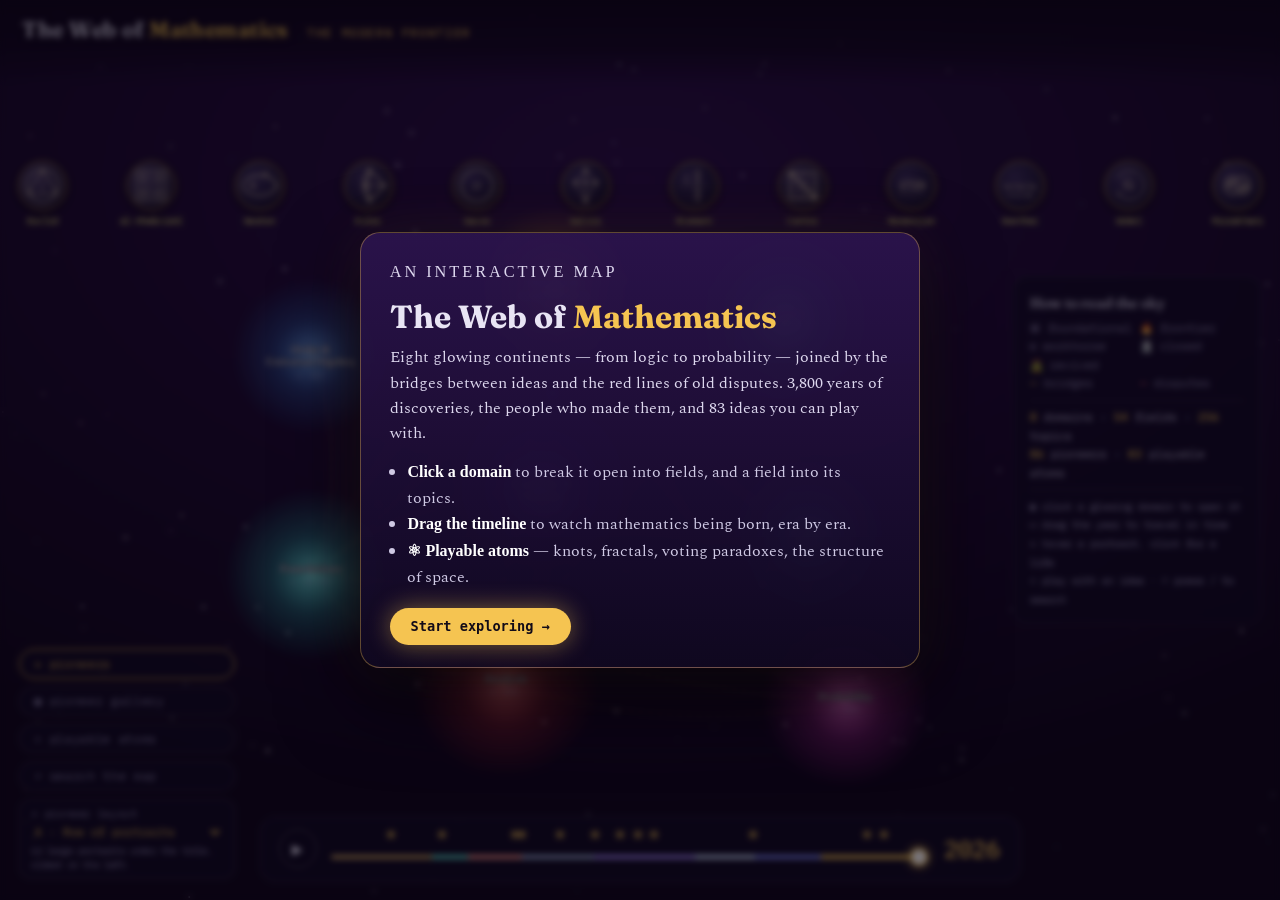
==== commit e5158eeb: "Geometry in design: geodesic dome and perspective atoms - geodesic dome of any frequency from the ic" ====
--- a/index.html
+++ b/index.html
@@ -28,7 +28,7 @@
   <div class="lg-row"><span>🧟 revived</span><span></span></div>
   <div class="lg-row"><span><b style="color:#f5c451">—</b> bridges</span><span><b style="color:#ff5d6c">—</b> disputes</span></div>
   <div class="lg-sep"></div>
-  <div class="lg-stats"><b>8</b> domains · <b>54</b> fields · <b>256</b> topics<br><b>86</b> pioneers · <b>81</b> playable atoms</div>
+  <div class="lg-stats"><b>8</b> domains · <b>54</b> fields · <b>256</b> topics<br><b>86</b> pioneers · <b>83</b> playable atoms</div>
   <div class="lg-sep"></div>
   <div class="lg-tips">◉ click a glowing domain to open it<br>⟷ drag the year to travel in time<br>✦ hover a portrait, click for a life<br>⚛ play with an idea · ⌕ press / to search</div>
 </div>
@@ -36,7 +36,7 @@
   <div class="wc-card" role="dialog" aria-labelledby="wc-t">
     <p class="wc-k">An interactive map</p>
     <h2 id="wc-t">The Web of <em>Mathematics</em></h2>
-    <p>Eight glowing continents — from logic to probability — joined by the bridges between ideas and the red lines of old disputes. 3,800 years of discoveries, the people who made them, and 81 ideas you can play with.</p>
+    <p>Eight glowing continents — from logic to probability — joined by the bridges between ideas and the red lines of old disputes. 3,800 years of discoveries, the people who made them, and 83 ideas you can play with.</p>
     <ul><li><b>Click a domain</b> to break it open into fields, and a field into its topics.</li><li><b>Drag the timeline</b> to watch mathematics being born, era by era.</li><li><b>⚛ Playable atoms</b> — knots, fractals, voting paradoxes, the structure of space.</li></ul>
     <button id="wc-go">Start exploring →</button>
   </div>
@@ -104,6 +104,7 @@
 <script src="atoms-games.js"></script>
 <script src="atoms-world.js"></script>
 <script src="atoms-paradox.js"></script>
+<script src="atoms-geometry2.js"></script>
 <script src="guide-kit.js"></script>
 <script src="guides/foundations.js"></script>
 <script src="guides/algebra.js"></script>
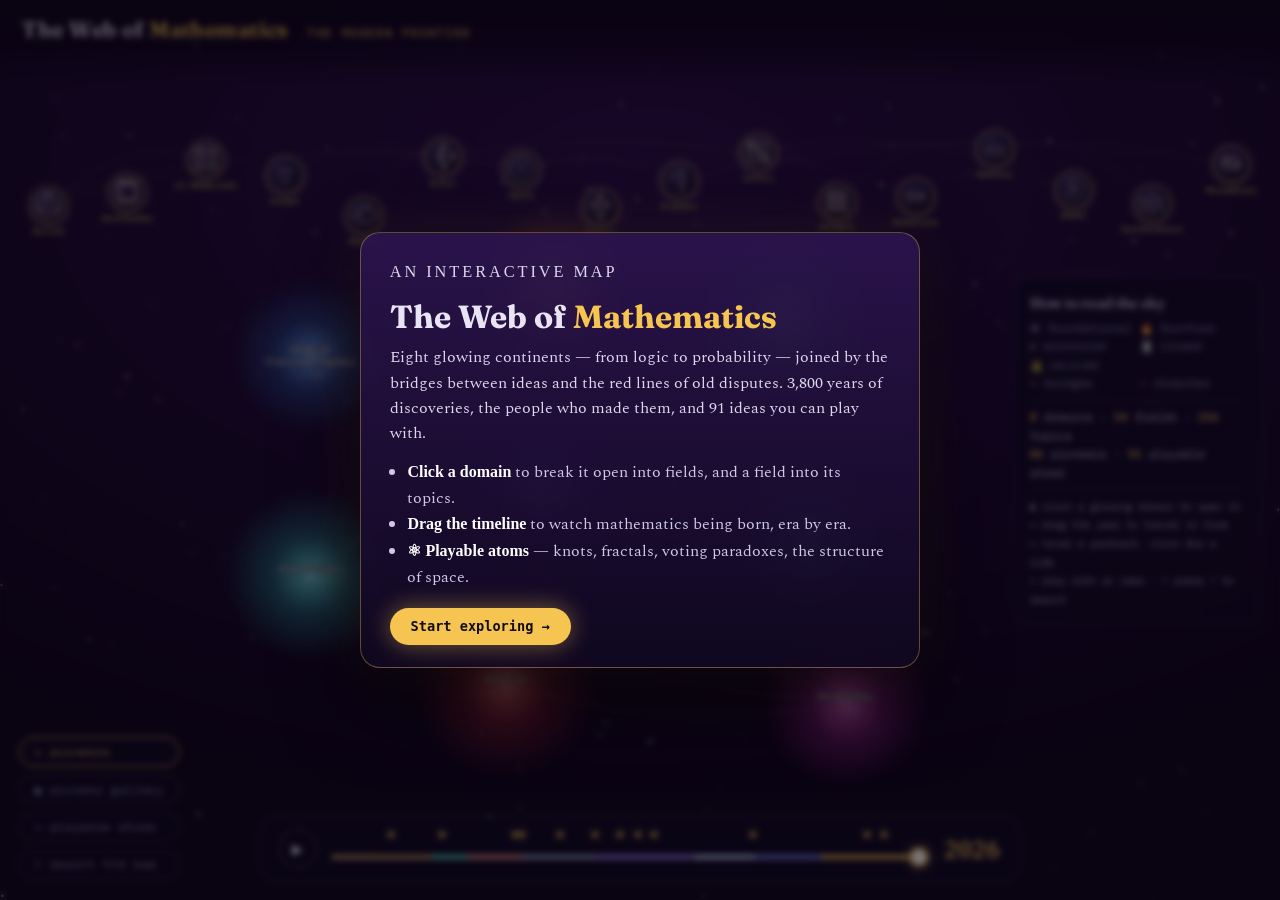
==== commit 56bbf8d2: "Statistics, differential equations and Islamic star patterns - statistics: Anscombe's quartet, Germa" ====
--- a/index.html
+++ b/index.html
@@ -28,7 +28,7 @@
   <div class="lg-row"><span>🧟 revived</span><span></span></div>
   <div class="lg-row"><span><b style="color:#f5c451">—</b> bridges</span><span><b style="color:#ff5d6c">—</b> disputes</span></div>
   <div class="lg-sep"></div>
-  <div class="lg-stats"><b>8</b> domains · <b>54</b> fields · <b>256</b> topics<br><b>86</b> pioneers · <b>83</b> playable atoms</div>
+  <div class="lg-stats"><b>8</b> domains · <b>54</b> fields · <b>256</b> topics<br><b>86</b> pioneers · <b>91</b> playable atoms</div>
   <div class="lg-sep"></div>
   <div class="lg-tips">◉ click a glowing domain to open it<br>⟷ drag the year to travel in time<br>✦ hover a portrait, click for a life<br>⚛ play with an idea · ⌕ press / to search</div>
 </div>
@@ -36,7 +36,7 @@
   <div class="wc-card" role="dialog" aria-labelledby="wc-t">
     <p class="wc-k">An interactive map</p>
     <h2 id="wc-t">The Web of <em>Mathematics</em></h2>
-    <p>Eight glowing continents — from logic to probability — joined by the bridges between ideas and the red lines of old disputes. 3,800 years of discoveries, the people who made them, and 83 ideas you can play with.</p>
+    <p>Eight glowing continents — from logic to probability — joined by the bridges between ideas and the red lines of old disputes. 3,800 years of discoveries, the people who made them, and 91 ideas you can play with.</p>
     <ul><li><b>Click a domain</b> to break it open into fields, and a field into its topics.</li><li><b>Drag the timeline</b> to watch mathematics being born, era by era.</li><li><b>⚛ Playable atoms</b> — knots, fractals, voting paradoxes, the structure of space.</li></ul>
     <button id="wc-go">Start exploring →</button>
   </div>
@@ -105,6 +105,8 @@
 <script src="atoms-world.js"></script>
 <script src="atoms-paradox.js"></script>
 <script src="atoms-geometry2.js"></script>
+<script src="atoms-stats.js"></script>
+<script src="atoms-de.js"></script>
 <script src="guide-kit.js"></script>
 <script src="guides/foundations.js"></script>
 <script src="guides/algebra.js"></script>
--- a/style.css
+++ b/style.css
@@ -445,5 +445,5 @@
 /* the sky arrives gently */
 #sky { animation: wom-sky 1.4s cubic-bezier(.2,.7,.2,1) both; }
 @keyframes wom-sky { from { opacity: 0; transform: scale(1.04); } to { opacity: 1; transform: none; } }
-#toggles, #timebar, #legend, header { animation: wom-fade 1s .5s ease both; }
+#toggles, #timebar, #legend, header { animation: wom-fade 1s .5s ease backwards; }
 @media (prefers-reduced-motion: reduce) { #sky, #toggles, #timebar, #legend, header, #welcome, .wc-card { animation: none !important; } }
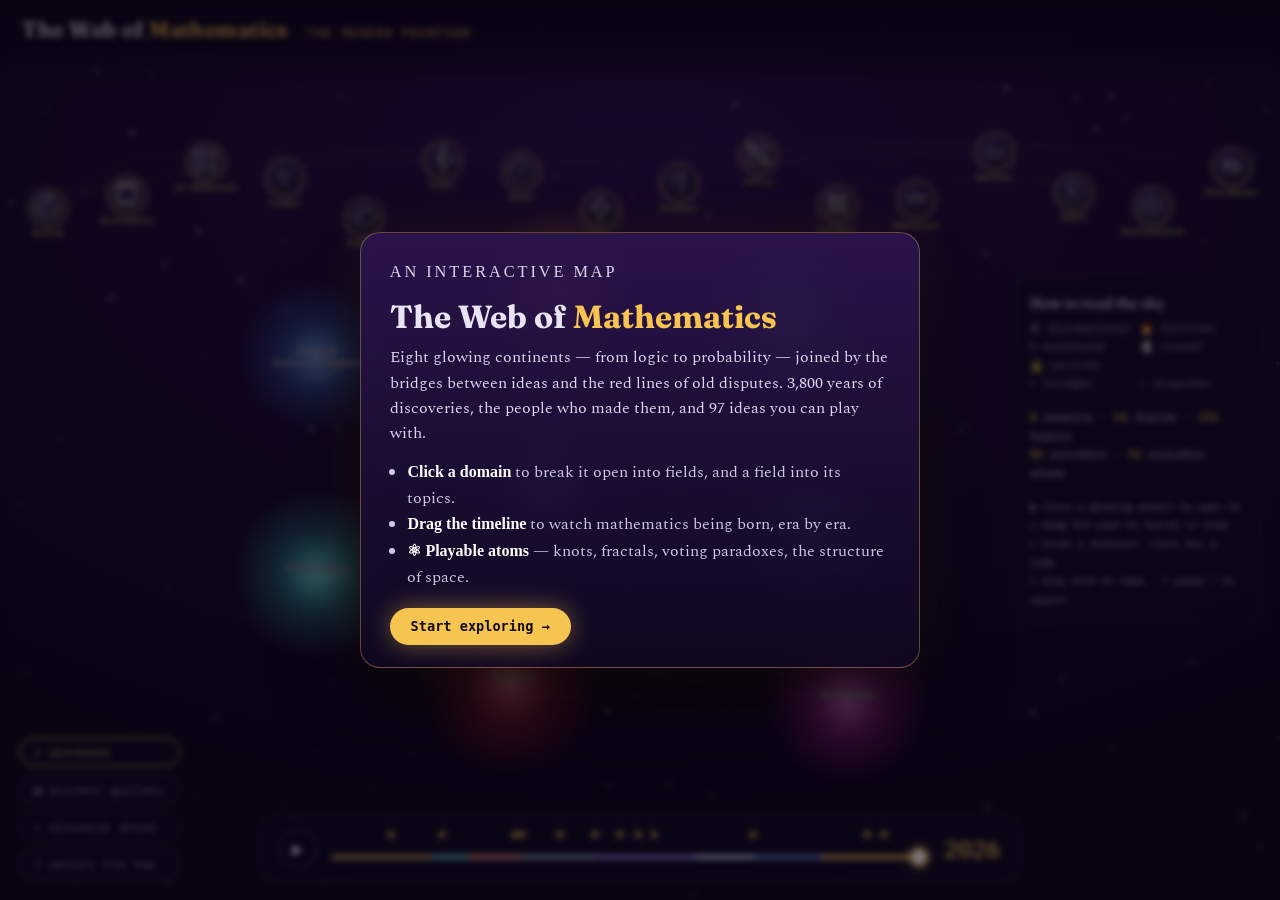
==== commit d5526ab5: "Puzzles batch: tic-tac-toe, Hex, Josephus, 100 prisoners, wheat and chessboard, Kruskal count Co-Aut" ====
--- a/index.html
+++ b/index.html
@@ -36,7 +36,7 @@
   <div class="wc-card" role="dialog" aria-labelledby="wc-t">
     <p class="wc-k">An interactive map</p>
     <h2 id="wc-t">The Web of <em>Mathematics</em></h2>
-    <p>Eight glowing continents — from logic to probability — joined by the bridges between ideas and the red lines of old disputes. 3,800 years of discoveries, the people who made them, and 91 ideas you can play with.</p>
+    <p>Eight glowing continents — from logic to probability — joined by the bridges between ideas and the red lines of old disputes. 3,800 years of discoveries, the people who made them, and 97 ideas you can play with.</p>
     <ul><li><b>Click a domain</b> to break it open into fields, and a field into its topics.</li><li><b>Drag the timeline</b> to watch mathematics being born, era by era.</li><li><b>⚛ Playable atoms</b> — knots, fractals, voting paradoxes, the structure of space.</li></ul>
     <button id="wc-go">Start exploring →</button>
   </div>
@@ -107,6 +107,7 @@
 <script src="atoms-geometry2.js"></script>
 <script src="atoms-stats.js"></script>
 <script src="atoms-de.js"></script>
+<script src="atoms-puzzles2.js"></script>
 <script src="guide-kit.js"></script>
 <script src="guides/foundations.js"></script>
 <script src="guides/algebra.js"></script>
--- a/style.css
+++ b/style.css
@@ -267,7 +267,7 @@
 }
 #atoms[hidden] { display: none; }
 #atoms-box {
-  position: relative; width: min(680px, 94vw); max-height: 90vh; overflow-y: auto;
+  position: relative; width: min(820px, 94vw); max-height: 92vh; overflow-y: auto;
   background: var(--glass); border: 1px solid rgba(255,255,255,0.15);
   border-radius: 18px; padding: 1.2rem 1.4rem 1.4rem;
   backdrop-filter: blur(20px) saturate(1.3); -webkit-backdrop-filter: blur(20px) saturate(1.3);
@@ -447,3 +447,11 @@
 @keyframes wom-sky { from { opacity: 0; transform: scale(1.04); } to { opacity: 1; transform: none; } }
 #toggles, #timebar, #legend, header { animation: wom-fade 1s .5s ease backwards; }
 @media (prefers-reduced-motion: reduce) { #sky, #toggles, #timebar, #legend, header, #welcome, .wc-card { animation: none !important; } }
+
+/* ---------- full-screen atoms ---------- */
+#atoms-full { position: absolute; top: .6rem; right: 3.9rem; width: 2.75rem; height: 2.75rem; border-radius: 50%; z-index: 5; cursor: pointer;
+  background: rgba(255,255,255,.08); border: 1px solid rgba(255,255,255,.3); color: var(--ink); font-size: 1.05rem; }
+#atoms-full:hover, #atoms-full:focus-visible { border-color: var(--gold); color: var(--gold); }
+#atoms-box.full { width: 100vw !important; max-width: none; max-height: 100vh; height: 100vh; border-radius: 0; padding: 1rem 2.2rem 1.6rem; }
+#atoms-box.full .atom-doms { margin-right: 6.6rem; }
+#atoms-box.full .atom-frame-wrap { height: calc(100vh - 9rem) !important; }
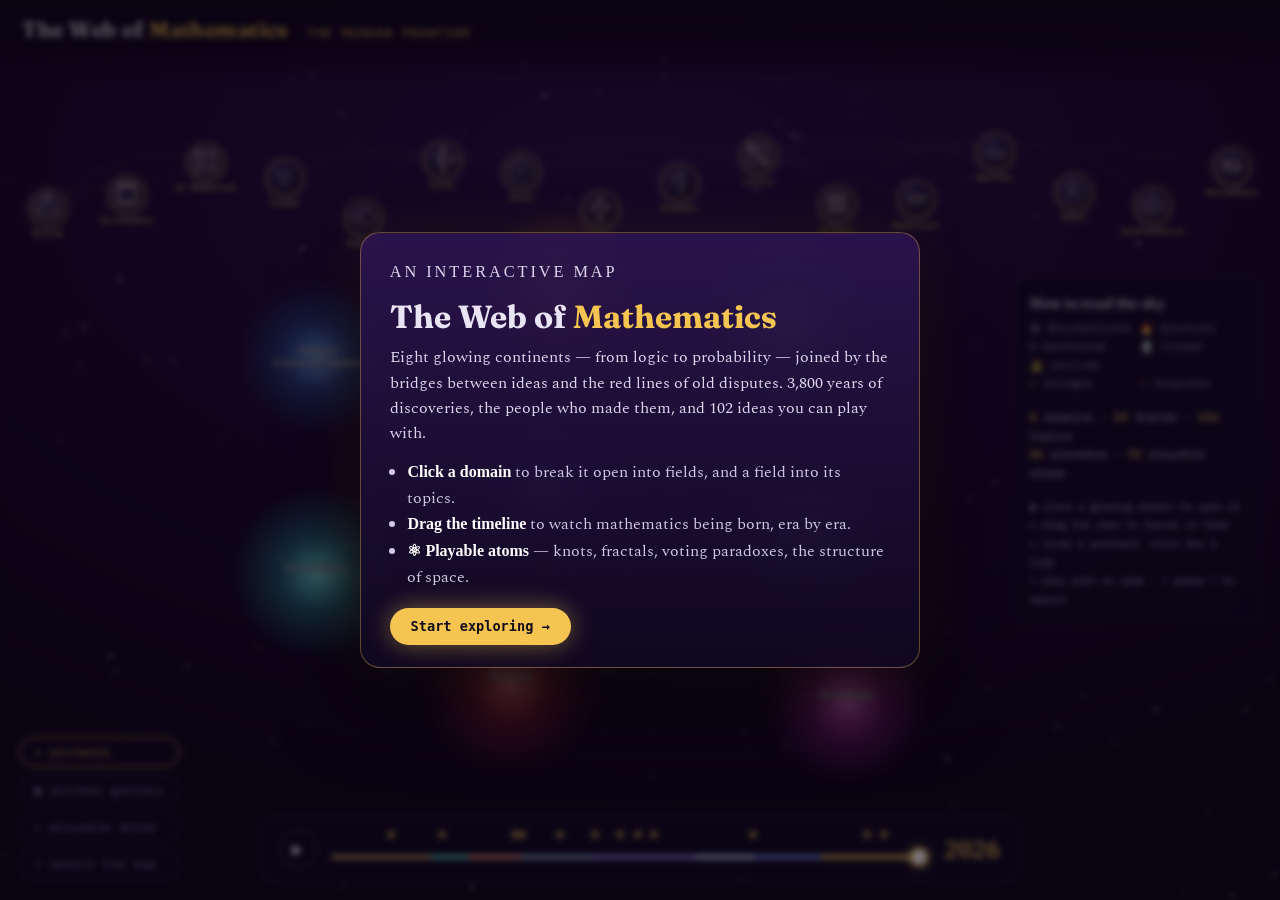
==== commit cbd28648: "Computation batch: sorting race, travelling salesman, Sudoku backtracking, pancake flipping, divide-" ====
--- a/index.html
+++ b/index.html
@@ -36,7 +36,7 @@
   <div class="wc-card" role="dialog" aria-labelledby="wc-t">
     <p class="wc-k">An interactive map</p>
     <h2 id="wc-t">The Web of <em>Mathematics</em></h2>
-    <p>Eight glowing continents — from logic to probability — joined by the bridges between ideas and the red lines of old disputes. 3,800 years of discoveries, the people who made them, and 97 ideas you can play with.</p>
+    <p>Eight glowing continents — from logic to probability — joined by the bridges between ideas and the red lines of old disputes. 3,800 years of discoveries, the people who made them, and 102 ideas you can play with.</p>
     <ul><li><b>Click a domain</b> to break it open into fields, and a field into its topics.</li><li><b>Drag the timeline</b> to watch mathematics being born, era by era.</li><li><b>⚛ Playable atoms</b> — knots, fractals, voting paradoxes, the structure of space.</li></ul>
     <button id="wc-go">Start exploring →</button>
   </div>
@@ -108,6 +108,7 @@
 <script src="atoms-stats.js"></script>
 <script src="atoms-de.js"></script>
 <script src="atoms-puzzles2.js"></script>
+<script src="atoms-computation.js"></script>
 <script src="guide-kit.js"></script>
 <script src="guides/foundations.js"></script>
 <script src="guides/algebra.js"></script>
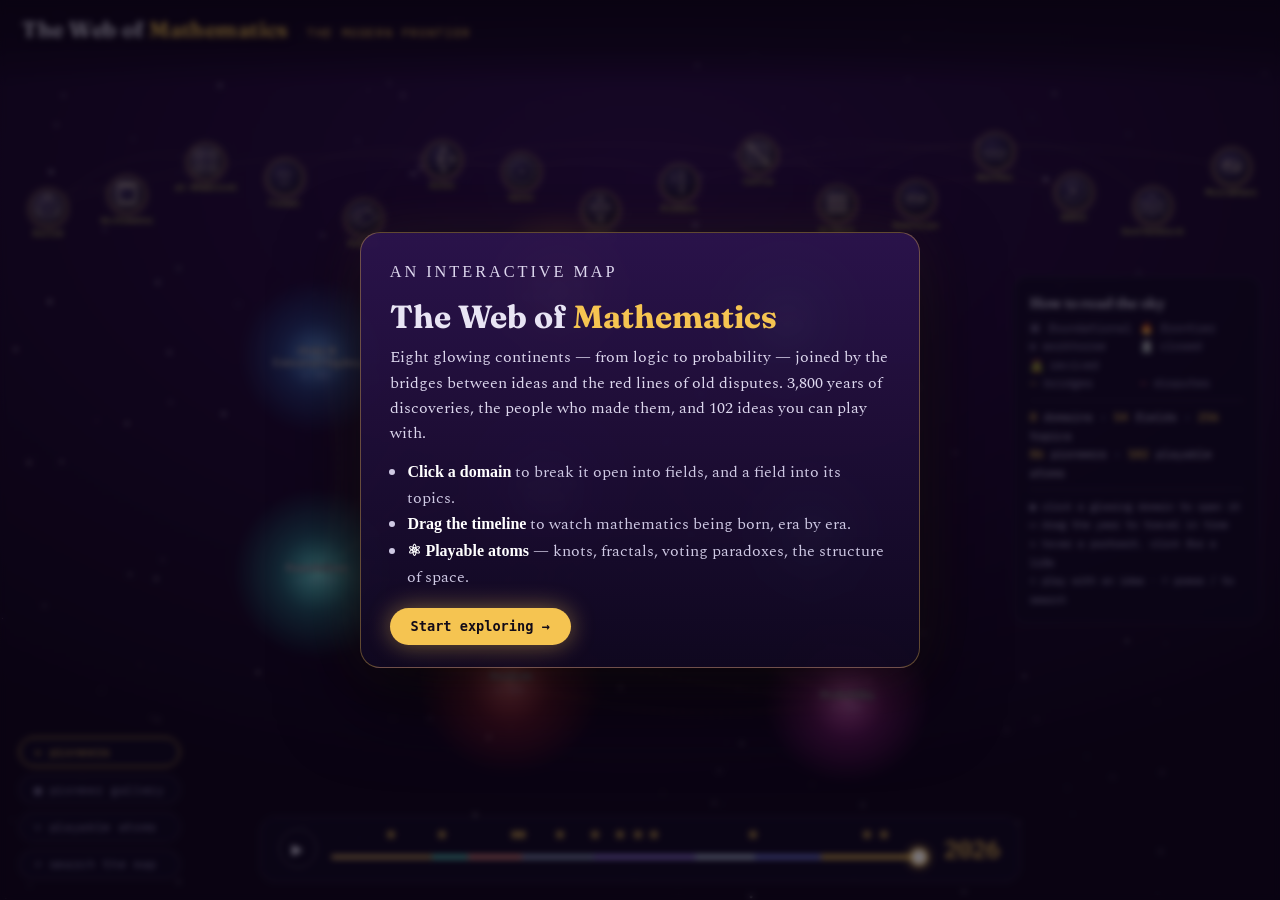
==== commit 9608146a: "Show the welcome card on every visit and reload; update guide atom count to 102 Co-Authored-By: Clau" ====
--- a/index.html
+++ b/index.html
@@ -28,7 +28,7 @@
   <div class="lg-row"><span>🧟 revived</span><span></span></div>
   <div class="lg-row"><span><b style="color:#f5c451">—</b> bridges</span><span><b style="color:#ff5d6c">—</b> disputes</span></div>
   <div class="lg-sep"></div>
-  <div class="lg-stats"><b>8</b> domains · <b>54</b> fields · <b>256</b> topics<br><b>86</b> pioneers · <b>91</b> playable atoms</div>
+  <div class="lg-stats"><b>8</b> domains · <b>54</b> fields · <b>256</b> topics<br><b>86</b> pioneers · <b>102</b> playable atoms</div>
   <div class="lg-sep"></div>
   <div class="lg-tips">◉ click a glowing domain to open it<br>⟷ drag the year to travel in time<br>✦ hover a portrait, click for a life<br>⚛ play with an idea · ⌕ press / to search</div>
 </div>
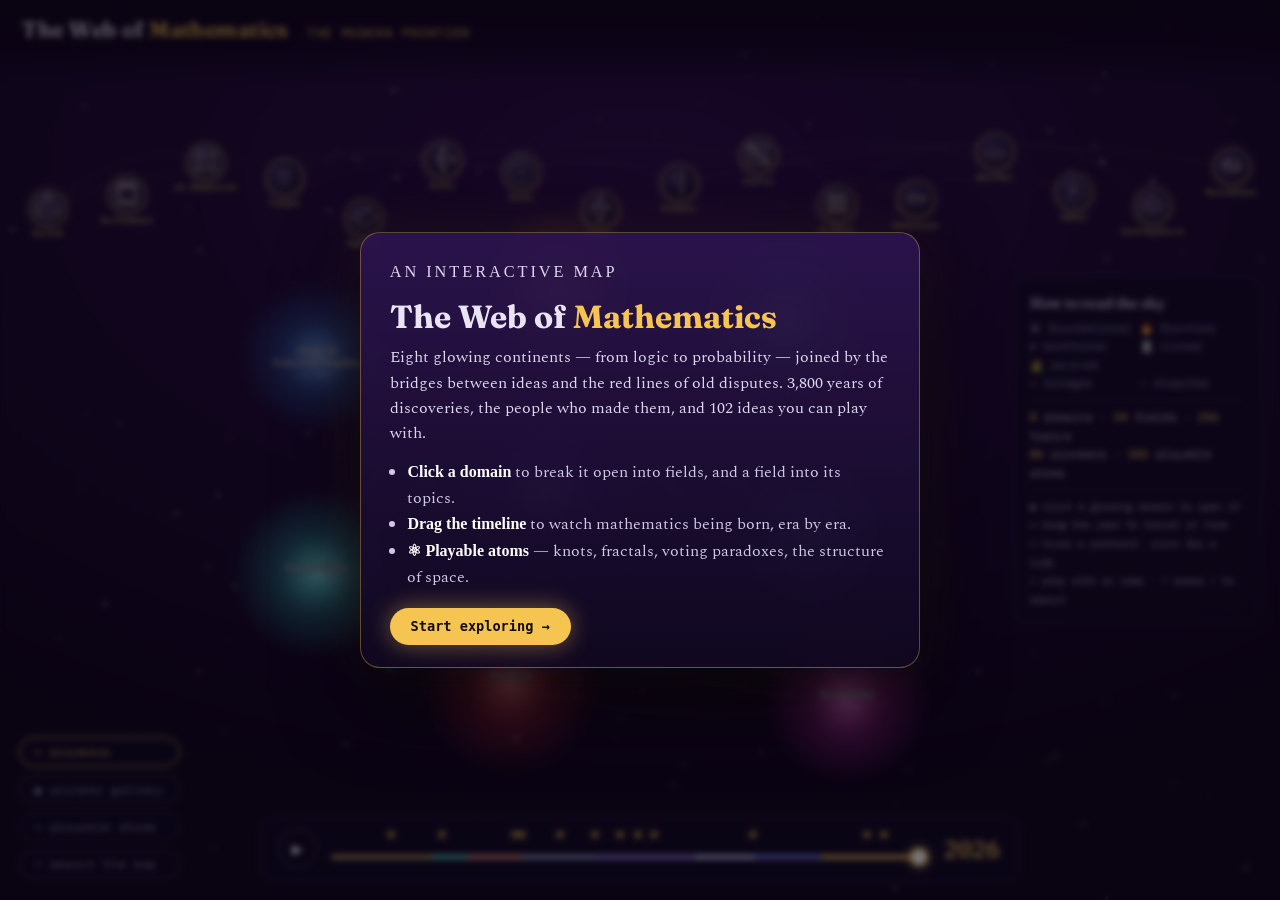
==== commit 40e62ebe: "Cache-bust app.js so the always-on welcome card reaches returning browsers Co-Authored-By: Claude Op" ====
--- a/index.html
+++ b/index.html
@@ -82,7 +82,7 @@
 <script src="topics-data.js"></script>
 <script src="pioneers-data.js"></script>
 <script src="portraits/credits.js"></script>
-<script src="app.js"></script>
+<script src="app.js?v=9608"></script>
 <script src="crack.js"></script>
 <script src="emblems.js"></script>
 <script src="pioneers.js"></script>
